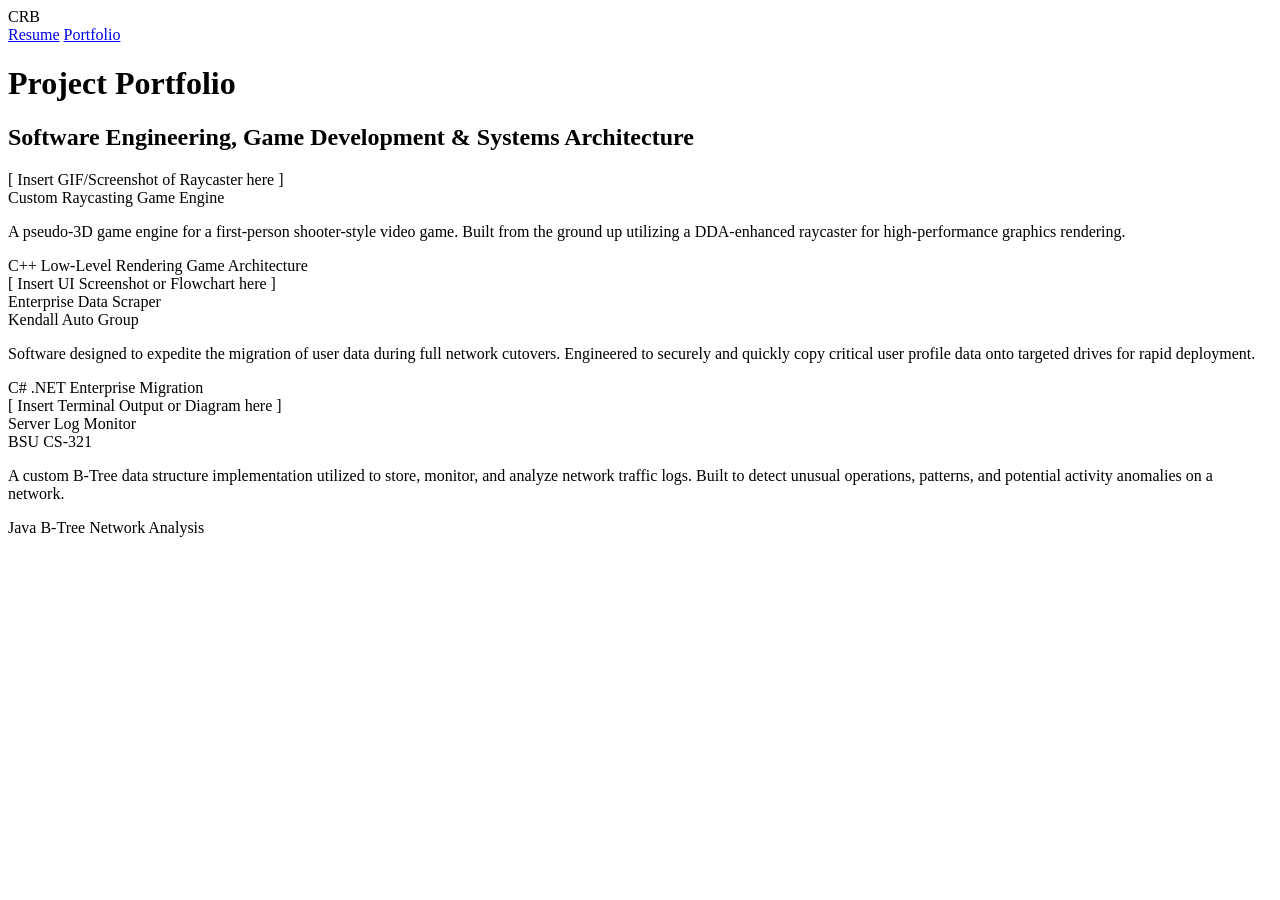
==== projects.html @ 89f9db2a "Add initial project portfolio HTML structure" ====
<!DOCTYPE html>
<html lang="en">
<head>
    <meta charset="UTF-8">
    <meta name="viewport" content="width=device-width, initial-scale=1.0">
    <title>Chandler R. Black | Portfolio Showcase</title>
    <link rel="stylesheet" href="style.css">
</head>
<body>
    <nav>
        <div class="nav-container">
            <div class="nav-brand">CRB</div>
            <div class="nav-links">
                <a href="index.html">Resume</a>
                <a href="projects.html">Portfolio</a>
            </div>
        </div>
    </nav>

    <div class="container">
        <header>
            <h1>Project Portfolio</h1>
            <h2>Software Engineering, Game Development & Systems Architecture</h2>
        </header>

        <section id="portfolio">
            <div class="portfolio-grid">
                
                <!-- Project 1: Game Engine -->
                <div class="card portfolio-card">
                    <div class="portfolio-media">
                        [ Insert GIF/Screenshot of Raycaster here ]
                    </div>
                    <div class="card-header">
                        <div class="card-title">Custom Raycasting Game Engine</div>
                    </div>
                    <p style="color: var(--text-muted); margin-bottom: 1rem;">
                        A pseudo-3D game engine for a first-person shooter-style video game. Built from the ground up utilizing a DDA-enhanced raycaster for high-performance graphics rendering.
                    </p>
                    <div class="tech-stack">
                        <span class="skill-tag">C++</span>
                        <span class="skill-tag">Low-Level Rendering</span>
                        <span class="skill-tag">Game Architecture</span>
                    </div>
                </div>

                <!-- Project 2: Data Scraper -->
                <div class="card portfolio-card">
                    <div class="portfolio-media">
                        [ Insert UI Screenshot or Flowchart here ]
                    </div>
                    <div class="card-header">
                        <div class="card-title">Enterprise Data Scraper</div>
                        <div class="date">Kendall Auto Group</div>
                    </div>
                    <p style="color: var(--text-muted); margin-bottom: 1rem;">
                        Software designed to expedite the migration of user data during full network cutovers. Engineered to securely and quickly copy critical user profile data onto targeted drives for rapid deployment.
                    </p>
                    <div class="tech-stack">
                        <span class="skill-tag">C#</span>
                        <span class="skill-tag">.NET</span>
                        <span class="skill-tag">Enterprise Migration</span>
                    </div>
                </div>

                <!-- Project 3: B-Tree -->
                <div class="card portfolio-card">
                    <div class="portfolio-media">
                        [ Insert Terminal Output or Diagram here ]
                    </div>
                    <div class="card-header">
                        <div class="card-title">Server Log Monitor</div>
                        <div class="date">BSU CS-321</div>
                    </div>
                    <p style="color: var(--text-muted); margin-bottom: 1rem;">
                        A custom B-Tree data structure implementation utilized to store, monitor, and analyze network traffic logs. Built to detect unusual operations, patterns, and potential activity anomalies on a network.
                    </p>
                    <div class="tech-stack">
                        <span class="skill-tag">Java</span>
                        <span class="skill-tag">B-Tree</span>
                        <span class="skill-tag">Network Analysis</span>
                    </div>
                </div>

            </div>
        </section>
    </div>
</body>
</html>
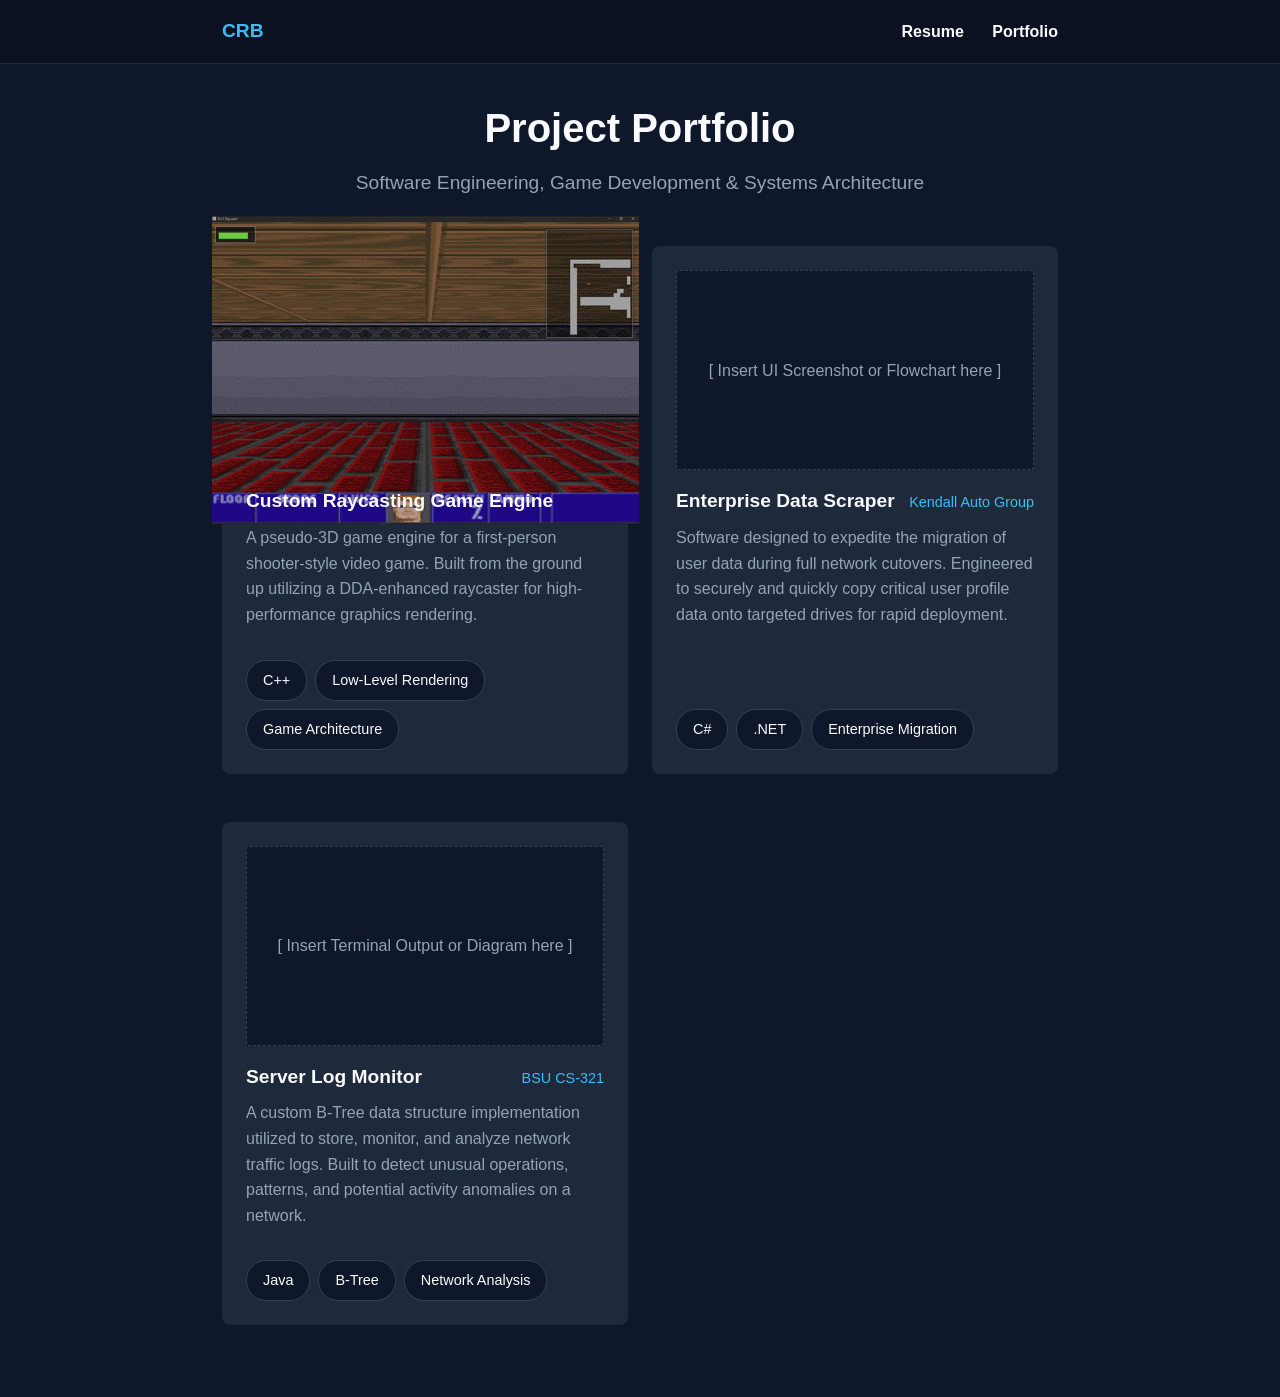
==== commit 8ece1e0b: "Add GIF of RAT Game Engine to project card" ====
--- a/projects.html
+++ b/projects.html
@@ -29,7 +29,7 @@
                 <!-- Project 1: Game Engine -->
                 <div class="card portfolio-card">
                     <div class="portfolio-media">
-                        [ Insert GIF/Screenshot of Raycaster here ]
+                        <img src = "Demo1.gif" alt = "GIF of the RAT Game Engine Running.">
                     </div>
                     <div class="card-header">
                         <div class="card-title">Custom Raycasting Game Engine</div>
--- a/style.css
+++ b/style.css
@@ -0,0 +1,201 @@
+:root {
+    --bg-color: #0f172a;
+    --card-bg: #1e293b;
+    --text-main: #f8fafc;
+    --text-muted: #94a3b8;
+    --accent: #38bdf8;
+    --accent-hover: #0284c7;
+    --nav-bg: #0b1120;
+}
+
+* {
+    margin: 0;
+    padding: 0;
+    box-sizing: border-box;
+}
+
+body {
+    font-family: 'Segoe UI', Tahoma, Geneva, Verdana, sans-serif;
+    background-color: var(--bg-color);
+    color: var(--text-main);
+    line-height: 1.6;
+}
+
+a {
+    color: var(--accent);
+    text-decoration: none;
+    transition: color 0.3s ease;
+}
+
+a:hover {
+    color: var(--accent-hover);
+}
+
+/* Navigation Bar */
+nav {
+    background-color: var(--nav-bg);
+    padding: 1rem 0;
+    position: sticky;
+    top: 0;
+    z-index: 100;
+    border-bottom: 1px solid var(--card-bg);
+}
+
+.nav-container {
+    max-width: 900px;
+    margin: 0 auto;
+    display: flex;
+    justify-content: space-between;
+    align-items: center;
+    padding: 0 2rem;
+}
+
+.nav-links a {
+    margin-left: 1.5rem;
+    font-weight: 600;
+    color: var(--text-main);
+}
+
+.nav-links a:hover {
+    color: var(--accent);
+}
+
+.nav-brand {
+    font-weight: bold;
+    font-size: 1.2rem;
+    color: var(--accent);
+}
+
+.container {
+    max-width: 900px;
+    margin: 2rem auto;
+    padding: 0 2rem;
+}
+
+header {
+    text-align: center;
+    margin-bottom: 3rem;
+}
+
+header h1 {
+    font-size: 2.5rem;
+    margin-bottom: 0.5rem;
+}
+
+header h2 {
+    font-size: 1.2rem;
+    color: var(--text-muted);
+    font-weight: 400;
+}
+
+section {
+    margin-bottom: 3rem;
+}
+
+h3 {
+    font-size: 1.5rem;
+    margin-bottom: 1.5rem;
+    color: var(--accent);
+    border-bottom: 2px solid var(--card-bg);
+    padding-bottom: 0.5rem;
+    display: inline-block;
+}
+
+.card {
+    background-color: var(--card-bg);
+    padding: 1.5rem;
+    border-radius: 8px;
+    margin-bottom: 1.5rem;
+}
+
+.card-header {
+    display: flex;
+    justify-content: space-between;
+    align-items: baseline;
+    margin-bottom: 0.5rem;
+    flex-wrap: wrap;
+}
+
+.card-title {
+    font-weight: bold;
+    font-size: 1.2rem;
+}
+
+.card-subtitle {
+    color: var(--text-muted);
+    font-style: italic;
+    margin-bottom: 1rem;
+}
+
+.date {
+    color: var(--accent);
+    font-size: 0.9rem;
+}
+
+ul {
+    list-style-position: inside;
+    margin-left: 1rem;
+    color: var(--text-muted);
+}
+
+li {
+    margin-bottom: 0.5rem;
+}
+
+.skills-grid {
+    display: flex;
+    flex-wrap: wrap;
+    gap: 0.75rem;
+}
+
+.skill-tag {
+    background-color: var(--bg-color);
+    padding: 0.5rem 1rem;
+    border-radius: 20px;
+    font-size: 0.9rem;
+    border: 1px solid #334155;
+}
+
+/* Portfolio Specific Styles */
+.portfolio-grid {
+    display: grid;
+    grid-template-columns: repeat(auto-fit, minmax(350px, 1fr));
+    gap: 1.5rem;
+}
+
+.portfolio-card {
+    display: flex;
+    flex-direction: column;
+}
+
+.portfolio-media {
+    background-color: #0f172a;
+    height: 200px;
+    border-radius: 4px;
+    margin-bottom: 1rem;
+    display: flex;
+    align-items: center;
+    justify-content: center;
+    border: 1px dashed #334155;
+    color: var(--text-muted);
+}
+
+.tech-stack {
+    margin-top: auto;
+    padding-top: 1rem;
+    display: flex;
+    gap: 0.5rem;
+    flex-wrap: wrap;
+}
+
+@media (max-width: 600px) {
+    .card-header {
+        flex-direction: column;
+    }
+    .date {
+        margin-top: 0.25rem;
+    }
+    .portfolio-grid {
+        grid-template-columns: 1fr;
+    }
+}
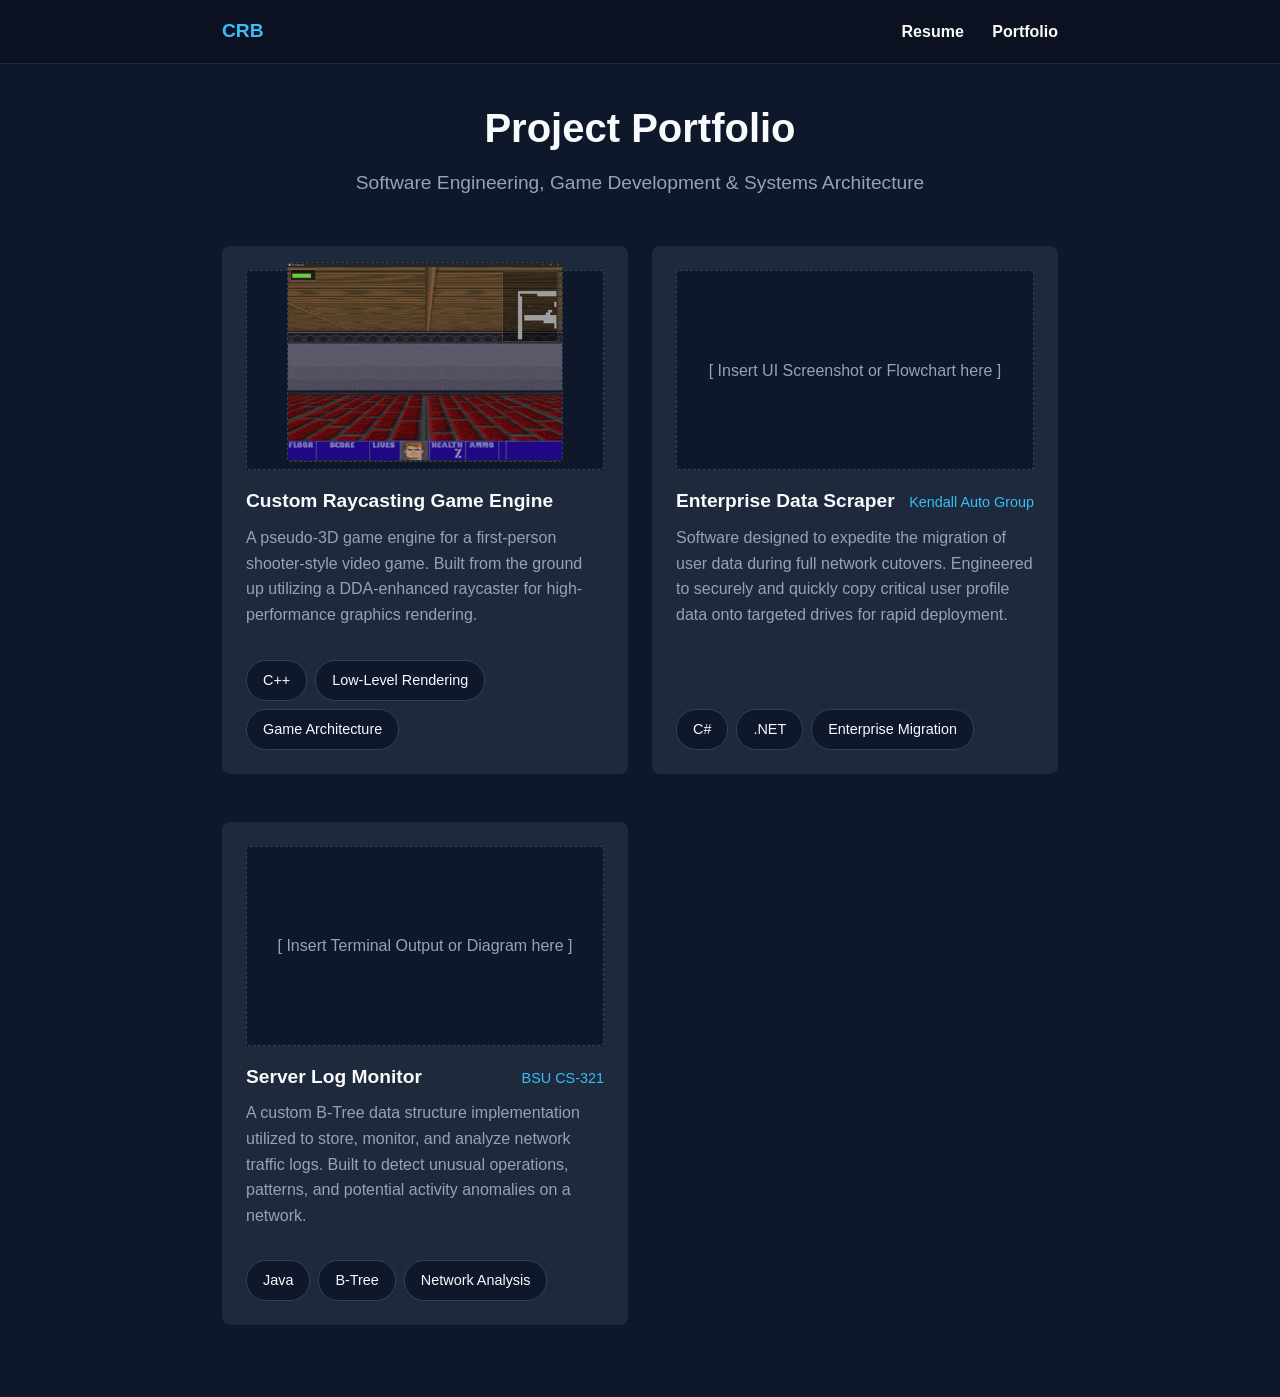
==== commit 5df59d7d: "Fix img tag formatting in projects.html" ====
--- a/projects.html
+++ b/projects.html
@@ -29,7 +29,7 @@
                 <!-- Project 1: Game Engine -->
                 <div class="card portfolio-card">
                     <div class="portfolio-media">
-                        <img src = "Demo1.gif" alt = "GIF of the RAT Game Engine Running.">
+                        <img class="portfolio-media" src = "Demo1.gif" alt = "GIF of the RAT Game Engine Running.">
                     </div>
                     <div class="card-header">
                         <div class="card-title">Custom Raycasting Game Engine</div>
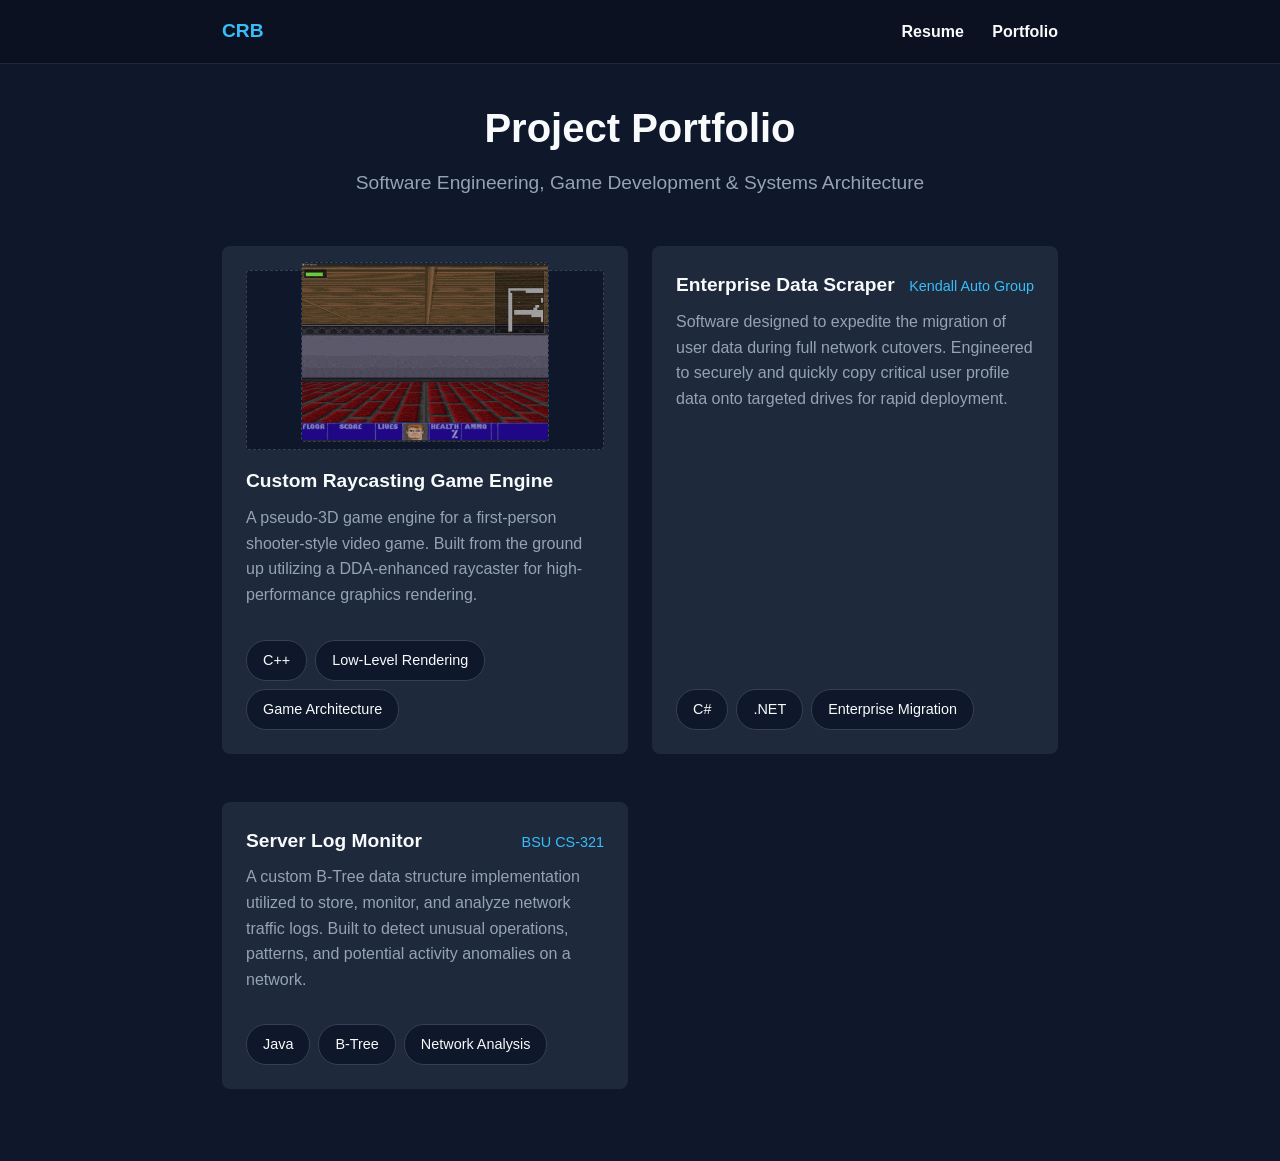
==== commit 17d75192: "Cleaning up" ====
--- a/projects.html
+++ b/projects.html
@@ -46,9 +46,9 @@
 
                 <!-- Project 2: Data Scraper -->
                 <div class="card portfolio-card">
-                    <div class="portfolio-media">
+                    <!-- <div class="portfolio-media">
                         [ Insert UI Screenshot or Flowchart here ]
-                    </div>
+                    </div> -->
                     <div class="card-header">
                         <div class="card-title">Enterprise Data Scraper</div>
                         <div class="date">Kendall Auto Group</div>
@@ -65,9 +65,9 @@
 
                 <!-- Project 3: B-Tree -->
                 <div class="card portfolio-card">
-                    <div class="portfolio-media">
+                    <!-- <div class="portfolio-media">
                         [ Insert Terminal Output or Diagram here ]
-                    </div>
+                    </div> -->
                     <div class="card-header">
                         <div class="card-title">Server Log Monitor</div>
                         <div class="date">BSU CS-321</div>
--- a/style.css
+++ b/style.css
@@ -170,7 +170,7 @@
 
 .portfolio-media {
     background-color: #0f172a;
-    height: 200px;
+    height: 180px;
     border-radius: 4px;
     margin-bottom: 1rem;
     display: flex;
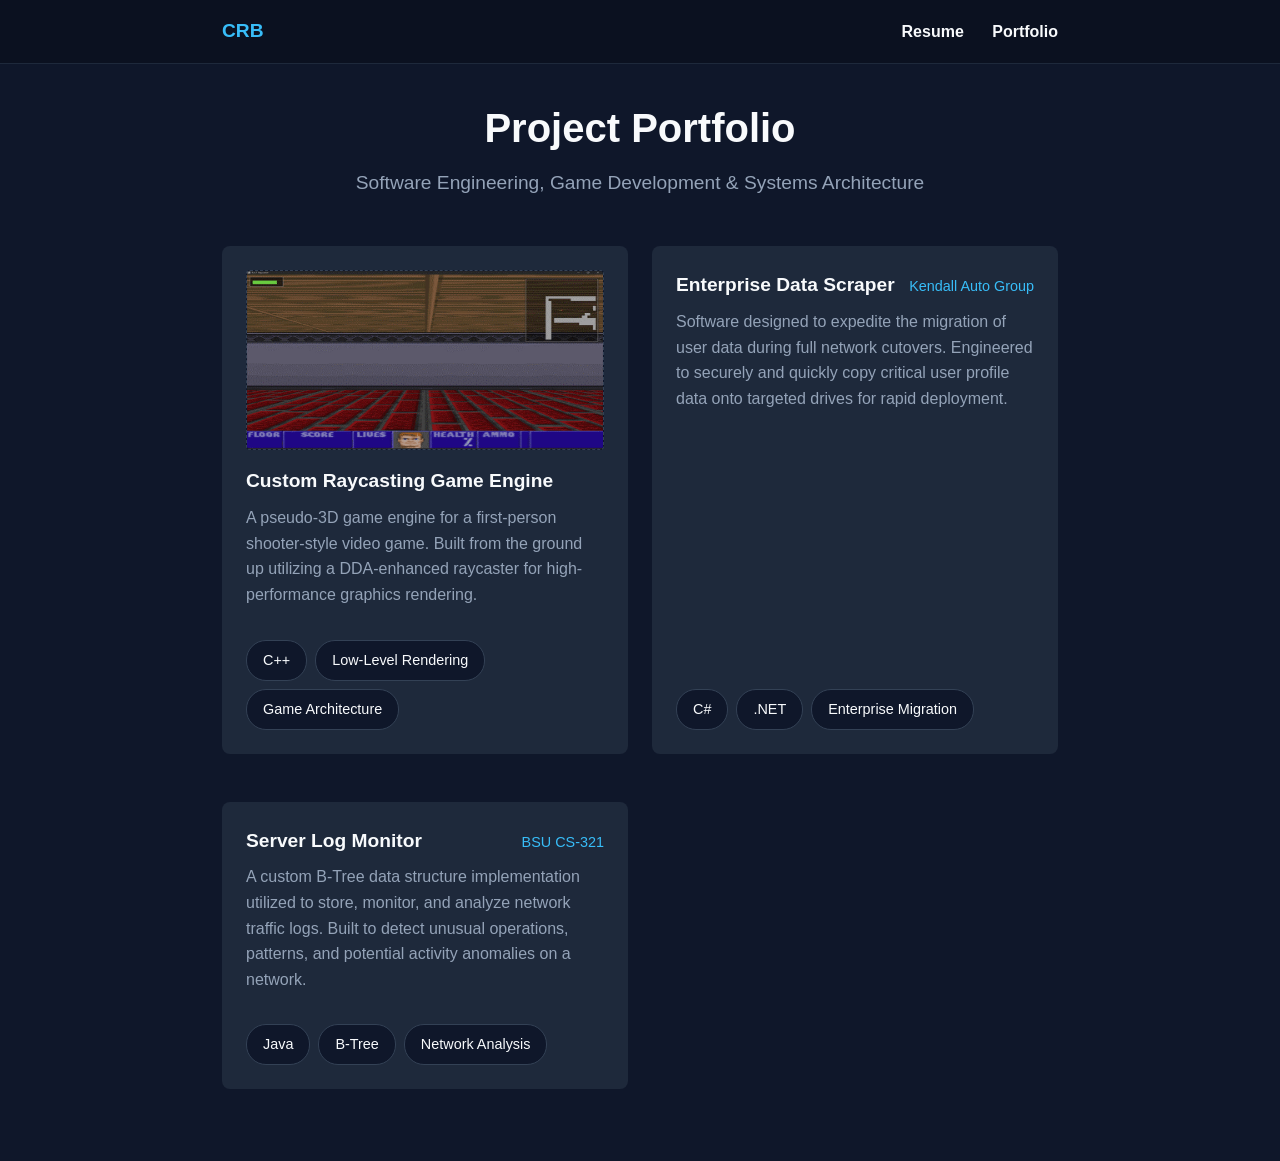
==== commit 3c122e82: "changed formatting" ====
--- a/projects.html
+++ b/projects.html
@@ -28,9 +28,7 @@
                 
                 <!-- Project 1: Game Engine -->
                 <div class="card portfolio-card">
-                    <div class="portfolio-media">
-                        <img class="portfolio-media" src = "Demo1.gif" alt = "GIF of the RAT Game Engine Running.">
-                    </div>
+                    <img class="portfolio-media" src = "Demo1.gif" alt = "GIF of the RAT Game Engine Running.">
                     <div class="card-header">
                         <div class="card-title">Custom Raycasting Game Engine</div>
                     </div>
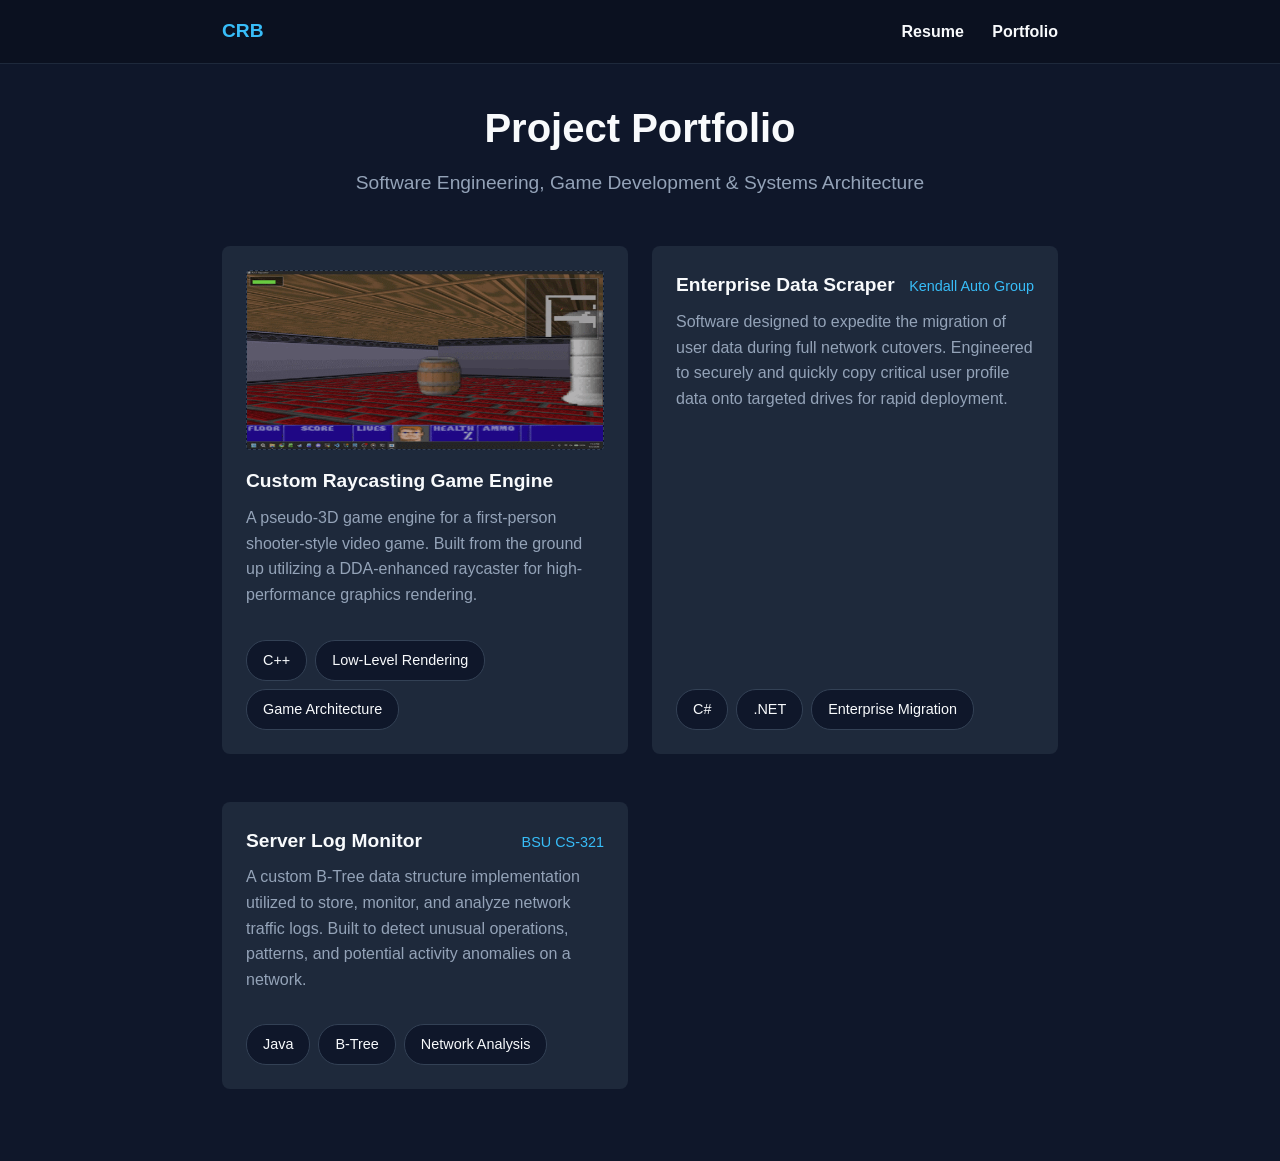
==== commit db802f90: "Corrected image name" ====
--- a/projects.html
+++ b/projects.html
@@ -28,7 +28,7 @@
                 
                 <!-- Project 1: Game Engine -->
                 <div class="card portfolio-card">
-                    <img class="portfolio-media" src = "Demo1.gif" alt = "GIF of the RAT Game Engine Running.">
+                    <img class="portfolio-media" src = "Demo.gif" alt = "GIF of the RAT Game Engine Running.">
                     <div class="card-header">
                         <div class="card-title">Custom Raycasting Game Engine</div>
                     </div>
